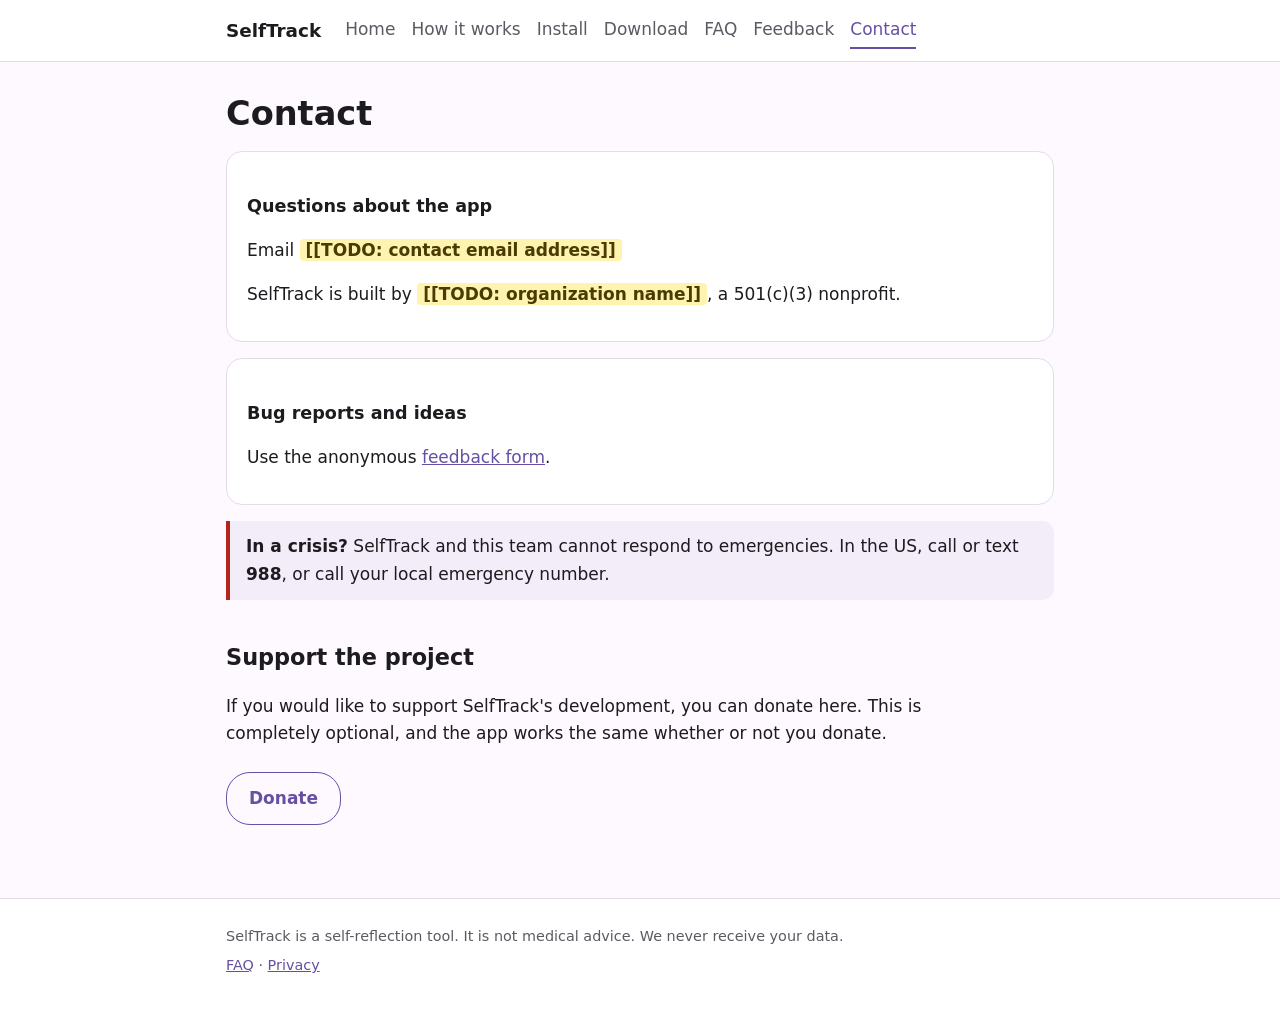
==== contact.html @ b90ee32f "Add SelfTrack website" ====
<!DOCTYPE html>
<html lang="en">
<head>
<meta charset="utf-8">
<meta name="viewport" content="width=device-width, initial-scale=1">
<title>Contact SelfTrack</title>
<meta name="description" content="How to contact the SelfTrack team, and how to support the project.">
<link rel="stylesheet" href="style.css">
</head>
<body>
<header class="site"><div class="wrap">
  <a class="brand" href="index.html">SelfTrack</a>
  <nav aria-label="Main">
    <a href="index.html">Home</a>
    <a href="how-it-works.html">How it works</a>
    <a href="install.html">Install</a>
    <a href="download.html">Download</a>
    <a href="faq.html">FAQ</a>
    <a href="feedback.html">Feedback</a>
    <a href="contact.html" aria-current="page">Contact</a>
  </nav>
</div></header>

<main><div class="wrap">
  <h1>Contact</h1>

  <div class="card">
    <h3>Questions about the app</h3>
    <p>Email <span class="todo">[[TODO: contact email address]]</span></p>
    <p>SelfTrack is built by <span class="todo">[[TODO: organization name]]</span>, a 501(c)(3) nonprofit.</p>
  </div>

  <div class="card">
    <h3>Bug reports and ideas</h3>
    <p>Use the anonymous <a href="feedback.html">feedback form</a>.</p>
  </div>

  <div class="notice warn">
    <strong>In a crisis?</strong> SelfTrack and this team cannot respond to emergencies. In the US, call or text <strong>988</strong>, or call your local emergency number.
  </div>

  <h2>Support the project</h2>
  <p>If you would like to support SelfTrack's development, you can donate here. This is completely optional, and the app works the same whether or not you donate.</p>
  <p><a class="button secondary" href="[[TODO-DONATION-URL]]" rel="noopener">Donate</a></p>
</div></main>

<footer class="site"><div class="wrap">
  <p>SelfTrack is a self-reflection tool. It is not medical advice. We never receive your data.</p>
  <p><a href="faq.html">FAQ</a> · <a href="how-it-works.html">Privacy</a></p>
</div></footer>
</body>
</html>
---- style.css ----
:root {
  --bg: #fdf9ff;
  --surface: #ffffff;
  --text: #1c1b1f;
  --muted: #5b5a63;
  --accent: #6750a4;
  --accent-text: #ffffff;
  --line: #e2dce9;
  --soft: #f3edf9;
  --todo-bg: #fff3b0;
  --todo-text: #4a3b00;
  --danger: #b3261e;
}
@media (prefers-color-scheme: dark) {
  :root:not([data-theme="light"]) {
    --bg: #141218;
    --surface: #1d1b20;
    --text: #e6e1e9;
    --muted: #b0aab6;
    --accent: #cfbcff;
    --accent-text: #381e72;
    --line: #35313b;
    --soft: #25212b;
    --todo-bg: #5c4b00;
    --todo-text: #ffeaa0;
    --danger: #f2b8b5;
  }
}
* { box-sizing: border-box; }
html { -webkit-text-size-adjust: 100%; }
body {
  margin: 0;
  background: var(--bg);
  color: var(--text);
  font: 17px/1.6 system-ui, -apple-system, "Segoe UI", Roboto, sans-serif;
}
a { color: var(--accent); }
.wrap { max-width: 860px; margin: 0 auto; padding: 0 16px; }
header.site { border-bottom: 1px solid var(--line); background: var(--surface); }
header.site .wrap { display: flex; flex-wrap: wrap; align-items: center; gap: 8px 24px; padding-top: 12px; padding-bottom: 12px; }
.brand { font-weight: 700; font-size: 1.15rem; text-decoration: none; color: var(--text); }
nav { display: flex; flex-wrap: wrap; gap: 4px 16px; }
nav a { text-decoration: none; color: var(--muted); padding: 4px 0; }
nav a[aria-current="page"] { color: var(--accent); border-bottom: 2px solid var(--accent); }
nav a:hover { color: var(--text); }
main { padding: 32px 0 48px; }
h1 { font-size: 2.1rem; line-height: 1.2; margin: 0 0 12px; }
h2 { font-size: 1.4rem; margin: 40px 0 8px; }
h3 { font-size: 1.1rem; margin: 24px 0 4px; }
p, li { max-width: 68ch; overflow-wrap: anywhere; }
.lead { font-size: 1.2rem; color: var(--muted); }
.button {
  display: inline-block; background: var(--accent); color: var(--accent-text);
  padding: 12px 22px; border-radius: 24px; text-decoration: none; font-weight: 600; margin: 8px 8px 8px 0;
}
.button.secondary { background: transparent; color: var(--accent); border: 1px solid var(--accent); }
.card { background: var(--surface); border: 1px solid var(--line); border-radius: 16px; padding: 16px 20px; margin: 16px 0; }
.card.soft { background: var(--soft); }
.grid { display: grid; grid-template-columns: repeat(auto-fit, minmax(220px, 1fr)); gap: 16px; margin: 16px 0; }
.shots { display: grid; grid-template-columns: repeat(auto-fit, minmax(150px, 1fr)); gap: 12px; margin: 16px 0; }
.shots figure { margin: 0; text-align: center; }
.shots img { width: 100%; height: auto; border: 1px solid var(--line); border-radius: 14px; }
.shots figcaption { font-size: 0.85rem; color: var(--muted); margin-top: 4px; }
.notice { border-left: 4px solid var(--accent); background: var(--soft); padding: 12px 16px; border-radius: 0 12px 12px 0; margin: 16px 0; }
.notice.warn { border-left-color: var(--danger); }
ol.steps { padding-left: 1.3em; }
ol.steps li { margin: 10px 0; }
details { border-bottom: 1px solid var(--line); padding: 12px 0; }
summary { cursor: pointer; font-weight: 600; }
details p { margin: 8px 0 0; }
.todo { background: var(--todo-bg); color: var(--todo-text); padding: 1px 6px; border-radius: 4px; font-weight: 600; }
table { border-collapse: collapse; width: 100%; margin: 12px 0; font-size: 0.95rem; }
th, td { border: 1px solid var(--line); padding: 8px 10px; text-align: left; vertical-align: top; }
th { background: var(--soft); }
code { background: var(--soft); padding: 1px 5px; border-radius: 4px; font-size: 0.9em; word-break: break-all; }
footer.site { border-top: 1px solid var(--line); background: var(--surface); color: var(--muted); font-size: 0.9rem; padding: 20px 0 28px; }
footer.site p { margin: 6px 0; max-width: none; }
@media (max-width: 520px) { h1 { font-size: 1.7rem; } body { font-size: 16px; } }
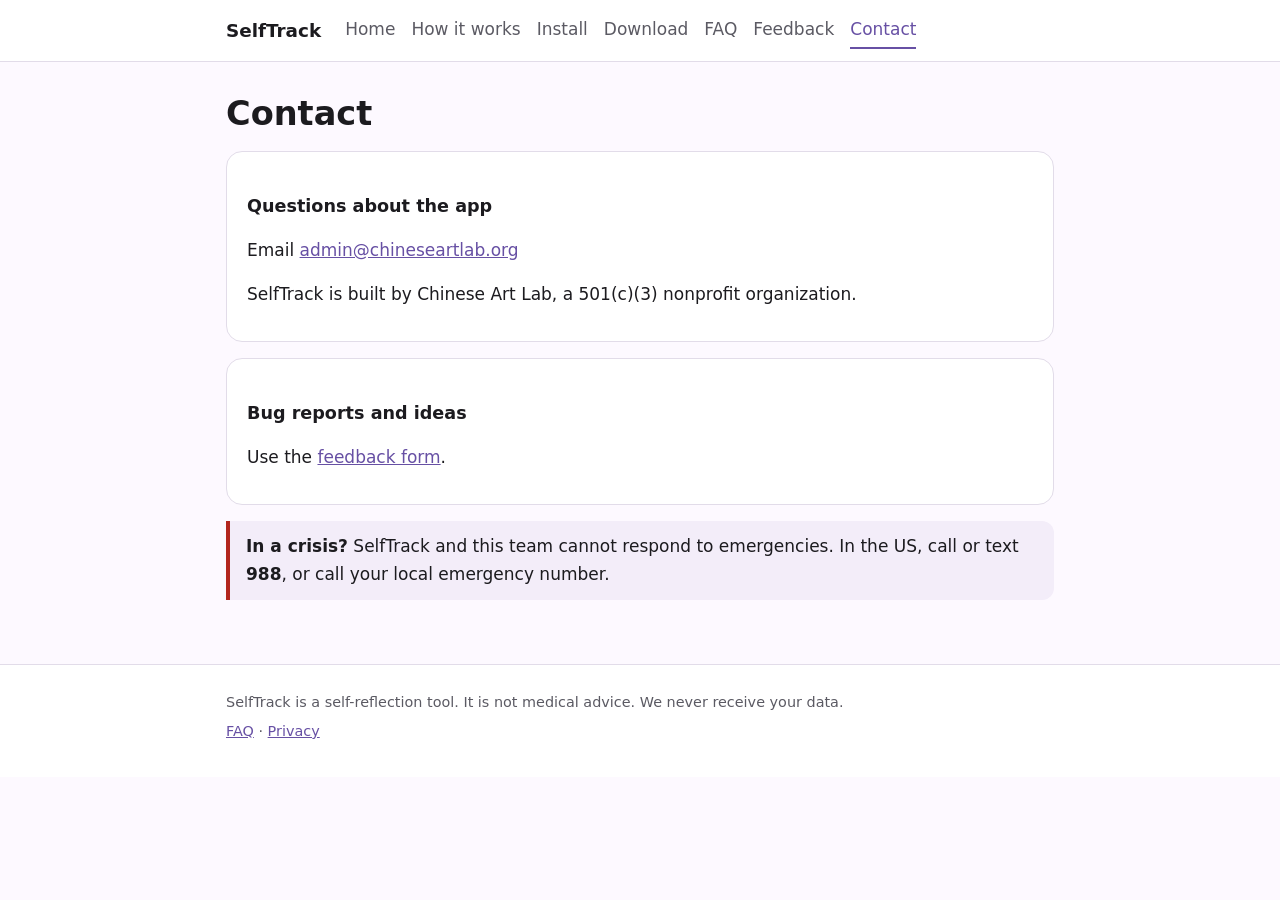
==== commit f928a7bd: "Finish SelfTrack website: organization, contact, feedback form" ====
--- a/contact.html
+++ b/contact.html
@@ -4,7 +4,7 @@
 <meta charset="utf-8">
 <meta name="viewport" content="width=device-width, initial-scale=1">
 <title>Contact SelfTrack</title>
-<meta name="description" content="How to contact the SelfTrack team, and how to support the project.">
+<meta name="description" content="How to contact the SelfTrack team.">
 <link rel="stylesheet" href="style.css">
 </head>
 <body>
@@ -26,22 +26,18 @@
 
   <div class="card">
     <h3>Questions about the app</h3>
-    <p>Email <span class="todo">[[TODO: contact email address]]</span></p>
-    <p>SelfTrack is built by <span class="todo">[[TODO: organization name]]</span>, a 501(c)(3) nonprofit.</p>
+    <p>Email <a href="mailto:admin@chineseartlab.org">admin@chineseartlab.org</a></p>
+    <p>SelfTrack is built by Chinese Art Lab, a 501(c)(3) nonprofit organization.</p>
   </div>
 
   <div class="card">
     <h3>Bug reports and ideas</h3>
-    <p>Use the anonymous <a href="feedback.html">feedback form</a>.</p>
+    <p>Use the <a href="feedback.html">feedback form</a>.</p>
   </div>
 
   <div class="notice warn">
     <strong>In a crisis?</strong> SelfTrack and this team cannot respond to emergencies. In the US, call or text <strong>988</strong>, or call your local emergency number.
   </div>
-
-  <h2>Support the project</h2>
-  <p>If you would like to support SelfTrack's development, you can donate here. This is completely optional, and the app works the same whether or not you donate.</p>
-  <p><a class="button secondary" href="[[TODO-DONATION-URL]]" rel="noopener">Donate</a></p>
 </div></main>
 
 <footer class="site"><div class="wrap">
--- a/style.css
+++ b/style.css
@@ -76,3 +76,8 @@
 footer.site { border-top: 1px solid var(--line); background: var(--surface); color: var(--muted); font-size: 0.9rem; padding: 20px 0 28px; }
 footer.site p { margin: 6px 0; max-width: none; }
 @media (max-width: 520px) { h1 { font-size: 1.7rem; } body { font-size: 16px; } }
+input[type="text"], textarea {
+  font: inherit; color: var(--text); background: var(--surface);
+  border: 1px solid var(--line); border-radius: 10px; padding: 10px 12px; margin-top: 4px;
+}
+input[type="text"]:focus, textarea:focus, .button:focus-visible { outline: 3px solid var(--accent); outline-offset: 2px; }
